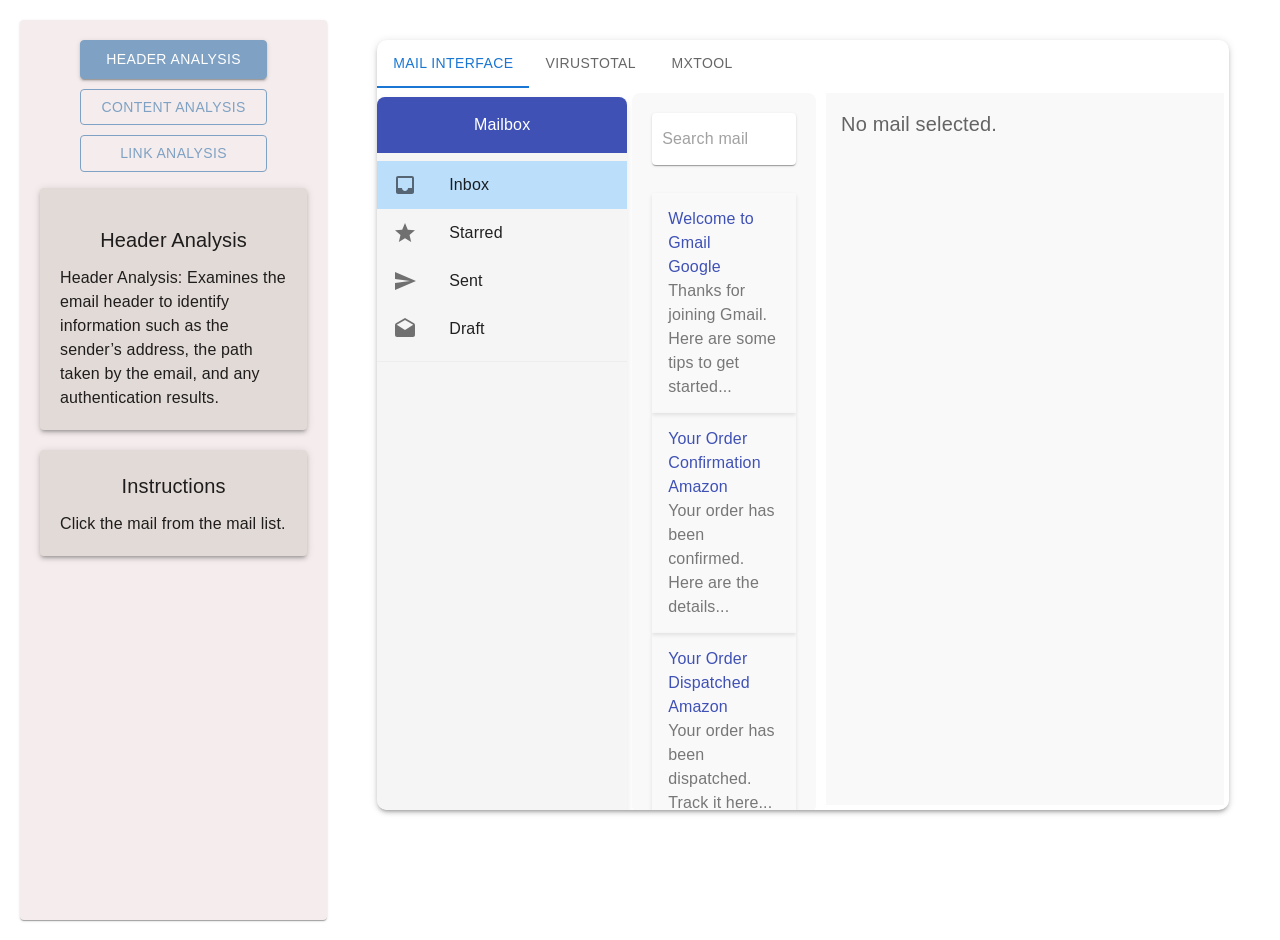
==== simulation/index.html @ c5f37f0b "https://virtual-labs.github.io/exp-forensic-investigation-email-au click on the link to test your co" ====
<!doctype html>
<html lang="en">
  <head>
    <meta charset="UTF-8" />
    <link rel="icon" type="image/svg+xml" href="/vite.svg" />
    <meta name="viewport" content="width=device-width, initial-scale=1.0" />
    <link href="https://cdn.jsdelivr.net/npm/bootstrap@5.3.3/dist/css/bootstrap.min.css" rel="stylesheet" integrity="sha384-QWTKZyjpPEjISv5WaRU9OFeRpok6YctnYmDr5pNlyT2bRjXh0JMhjY6hW+ALEwIH" crossorigin="anonymous">
    <script src="https://cdn.jsdelivr.net/npm/bootstrap@5.3.3/dist/js/bootstrap.bundle.min.js" integrity="sha384-YvpcrYf0tY3lHB60NNkmXc5s9fDVZLESaAA55NDzOxhy9GkcIdslK1eN7N6jIeHz" crossorigin="anonymous"></script>
    <title>Vite + React</title>
    <script type="module" crossorigin src="./js/index-5U2Doufs.js"></script>
  </head>
  <body>
    <div id="root"></div>
  <script src="../assets/js/iframeResize.js"></script></body>
</html>
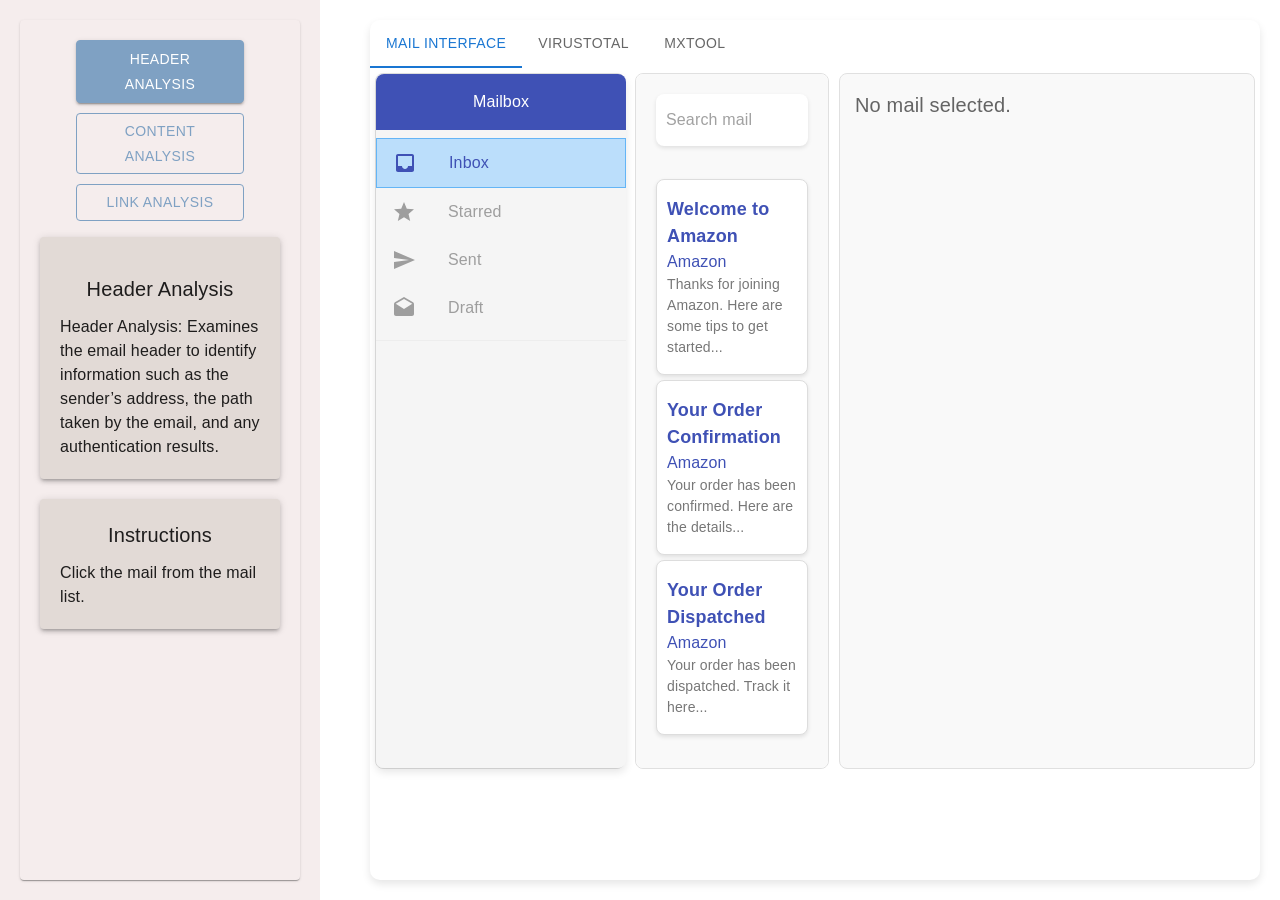
==== commit dc82827d: "https://virtual-labs.github.io/exp-forensic-investigation-email-au click on the link to test your co" ====
--- a/simulation/index.html
+++ b/simulation/index.html
@@ -7,9 +7,12 @@
     <link href="https://cdn.jsdelivr.net/npm/bootstrap@5.3.3/dist/css/bootstrap.min.css" rel="stylesheet" integrity="sha384-QWTKZyjpPEjISv5WaRU9OFeRpok6YctnYmDr5pNlyT2bRjXh0JMhjY6hW+ALEwIH" crossorigin="anonymous">
     <script src="https://cdn.jsdelivr.net/npm/bootstrap@5.3.3/dist/js/bootstrap.bundle.min.js" integrity="sha384-YvpcrYf0tY3lHB60NNkmXc5s9fDVZLESaAA55NDzOxhy9GkcIdslK1eN7N6jIeHz" crossorigin="anonymous"></script>
     <title>Vite + React</title>
-    <script type="module" crossorigin src="./js/index-5U2Doufs.js"></script>
+    <script type="module" crossorigin src="js/index-D35UEgLj.js"></script>
+    <link rel="stylesheet" crossorigin href="css/index-CoF-zu5q.css">
   </head>
   <body>
     <div id="root"></div>
-  <script src="../assets/js/iframeResize.js"></script></body>
+  <script src="../assets/js/iframeResize.js"></script>
+        
+        </body>
 </html>
--- a/simulation/css/index-CoF-zu5q.css
+++ b/simulation/css/index-CoF-zu5q.css
@@ -0,0 +1 @@
+.app-container{display:flex;height:100vh;width:100%}.instructions-container{width:25%;padding:20px;background-color:#f5eded;height:100vh;overflow-y:auto}.main-content{flex:1;box-shadow:0 4px 8px #0000001a;border-radius:10px;overflow:hidden;margin:20px 20px 20px 50px;overflow-y:auto}.mail-interface-container{display:flex;flex-direction:row;height:100%}.sidebar-container{width:250px;flex-shrink:0;border:1px solid #e0e0e0;border-radius:8px;margin:5px}.mail-list-container{flex:1;max-width:400px;margin:5px;border:1px solid #e0e0e0;border-radius:8px;background-color:#fff}.mail-details-container{flex:2;padding:15px;background-color:#f9f9f9;margin:5px;border:1px solid #e0e0e0;border-radius:8px}@media (max-width: 768px){.app-container{flex-direction:column}.instructions-container{width:100%;height:auto;margin-bottom:20px}.main-content{margin:10px}.mail-interface-container{flex-direction:column}.sidebar-container{width:100%;position:absolute;z-index:1000;transform:translate(-100%);transition:transform .3s ease-in-out;height:100vh}.sidebar-container.open{transform:translate(0)}.mail-list-container{max-width:100%;margin:0}.mail-details-container{padding:10px;margin:0}}
